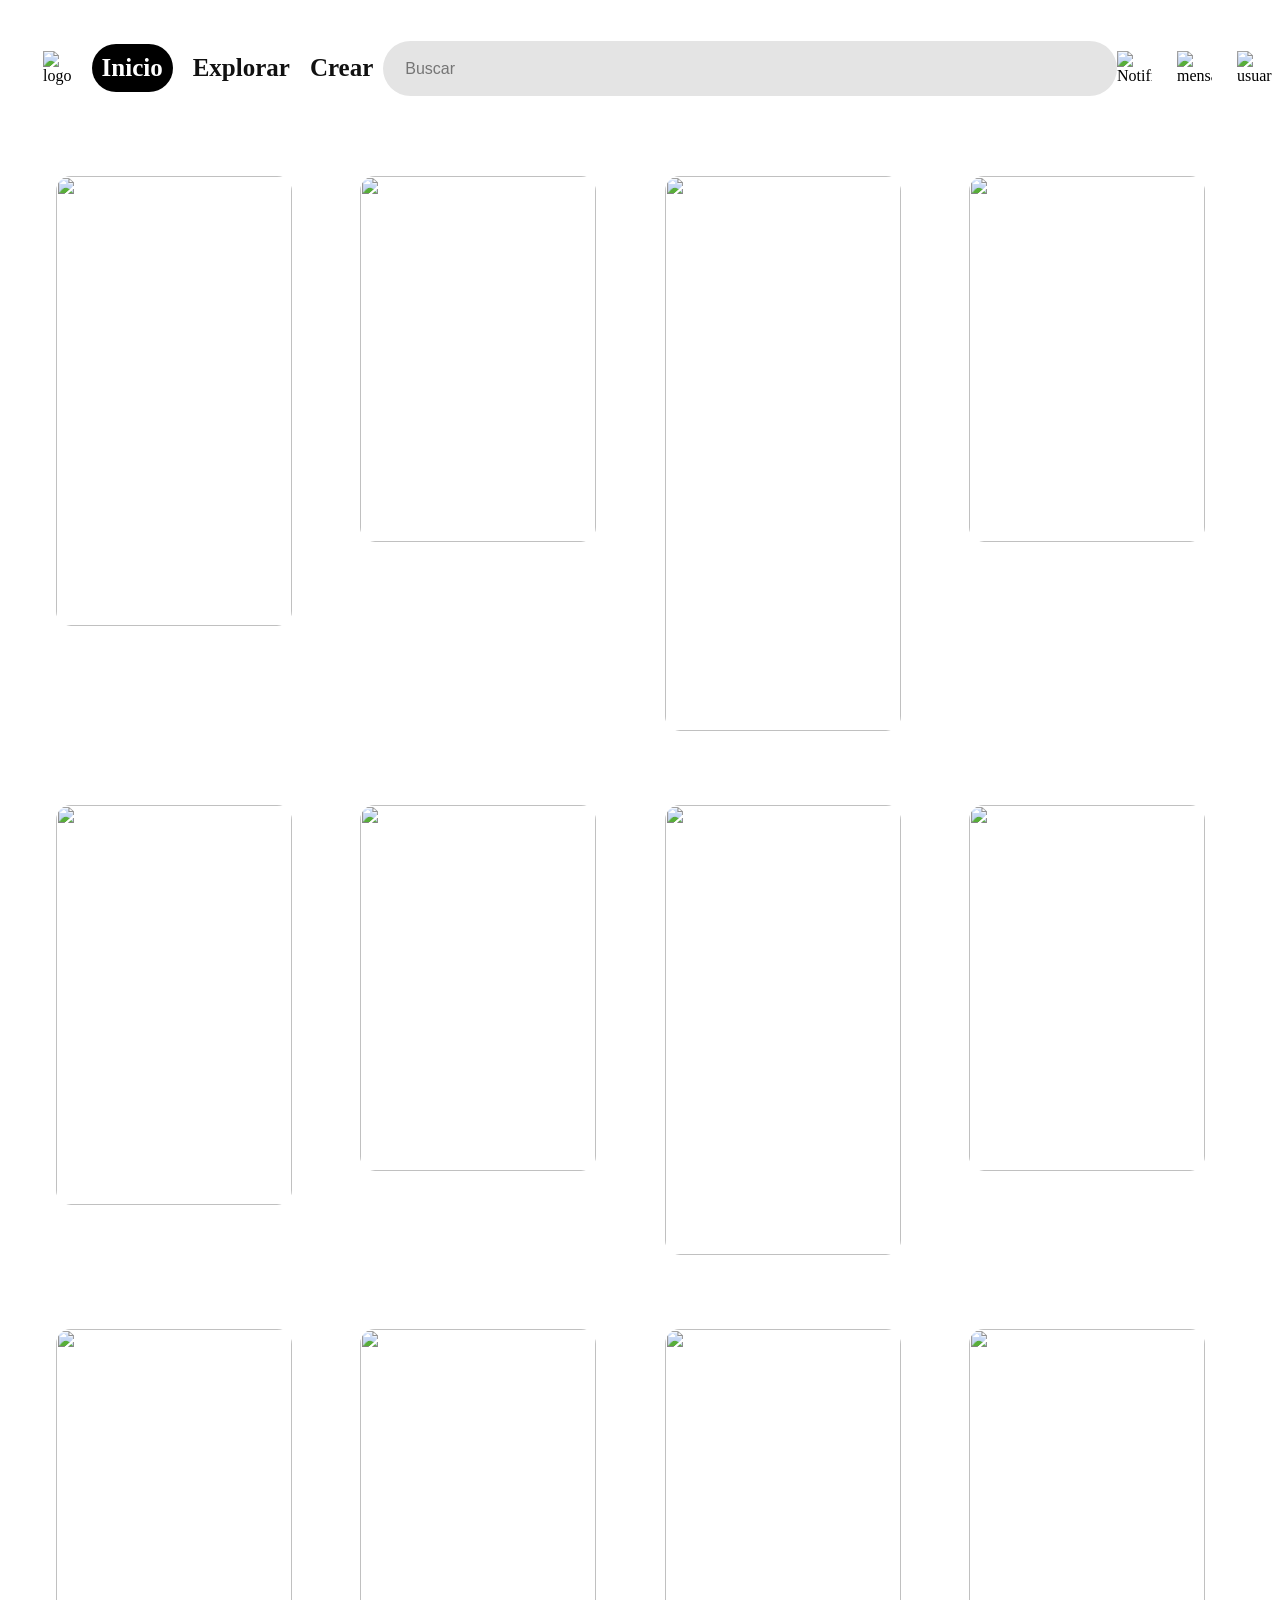
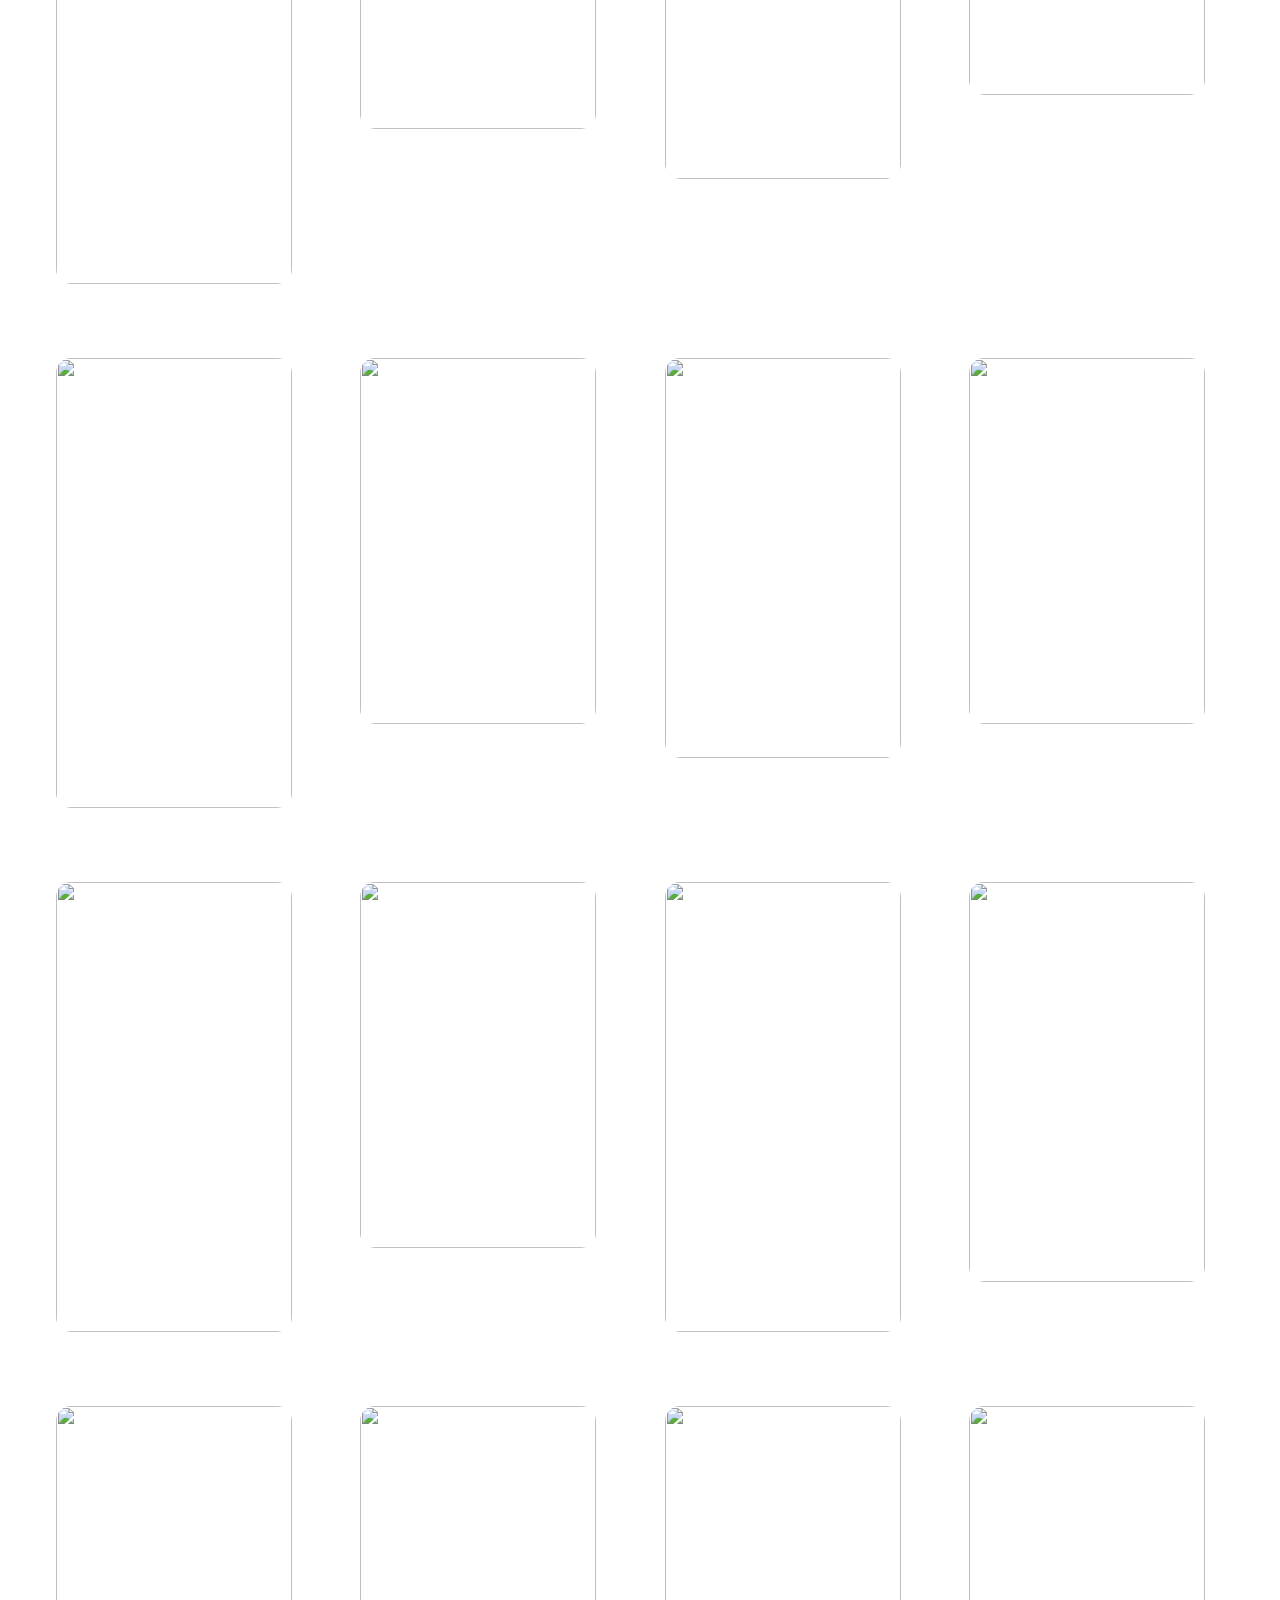
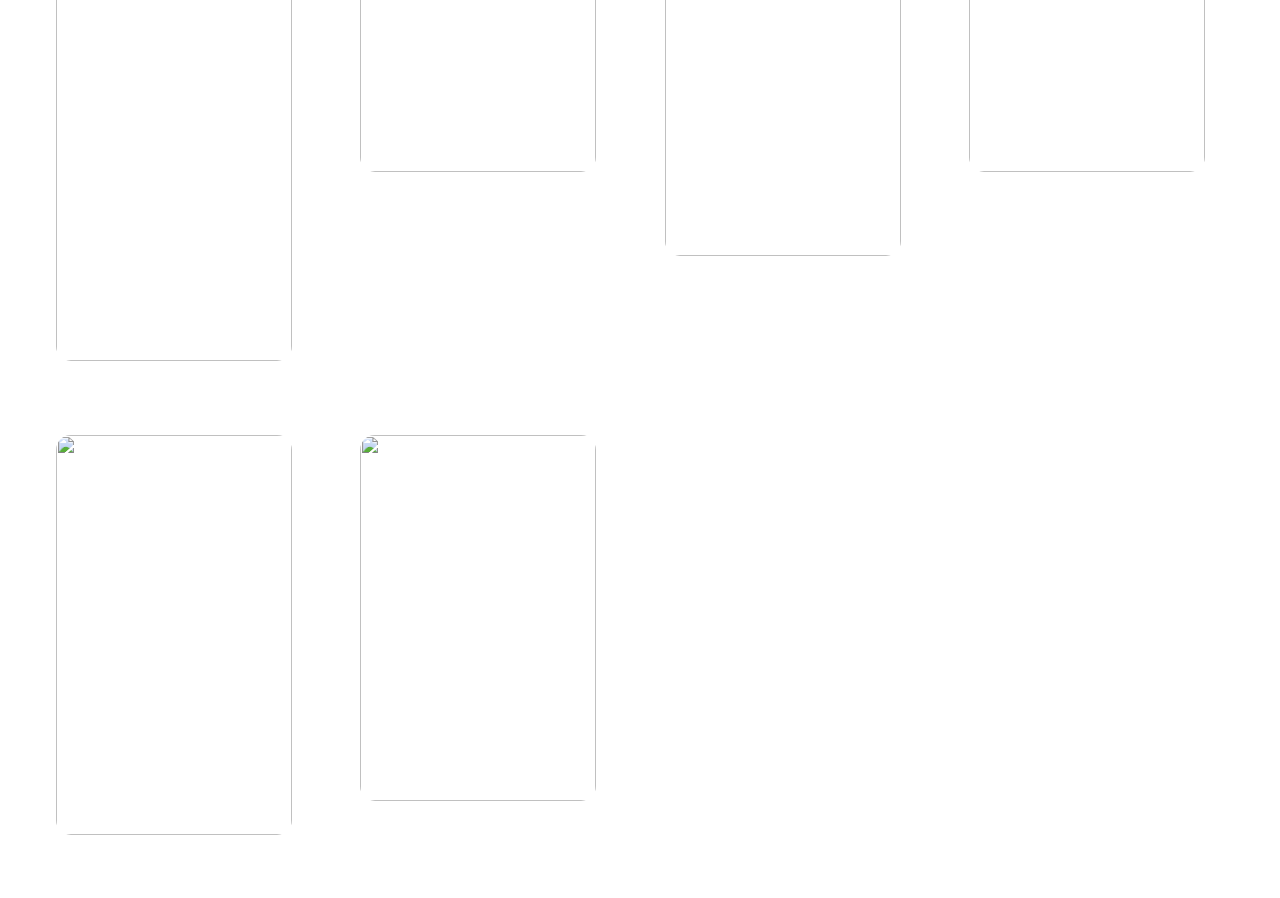
==== index.html @ a0102dc1 "pinterest-clon" ====
<!DOCTYPE html>
<html lang="en">
<head>
    <meta charset="UTF-8">
    <meta name="viewport" content="width=device-width, initial-scale=1.0">
    <link rel="stylesheet" href="style.css">
    <link rel="icon" a href="Imagenes/pinterest.png">
    <title>Piterest</title>
</head>
<body>
   <div class="header">
    <div class="logo">
        <img class="pin" src="Imagenes/pinterest.png" alt="logo">
    </div>
    <div class="links">
    <a class="boton-inicio" href=""><strong>Inicio</strong></a>
    <a class="boton"  href=""><strong>Explorar</strong></a>
    <a class="boton"  href=""><strong>Crear</strong></a>
    </div>
    <div class="serch">
       <input type="Buscar" placeholder="Buscar"> 
    </div>
    <div class="icons">
        <img class="tam" src="Imagenes/notificacion.png" alt="Notificacion">
        <img class="tam" src="Imagenes/comentario.png" alt="mensaje">
        <img class="tam" src="Imagenes/usuario-de-perfil.png" alt="usuario">   
    </div>
   </div>

   <!-- imagenes pinterest -->
   <main> 
    <section class="wrapper-card">
            <div class="card">
              <div>
                <button class="menu-superior">Guardar</button>
              </div>
              <img src="Imagenes/1.jpg" />
              <div class="lowermenu">
                <button><a href="">Link de descarga</a></button>
              </div>
            </div>
            <div class="card">
              <div>
                <button class="menu-superior">Guardar</button>
              </div>
              <img src="Imagenes/2.jpg" />
              <div class="lowermenu">
                <button><a href="">Link de descarga</a></button>
              </div>
            </div>
            <div class="card">
              <div>
                <button class="menu-superior">Guardar</button>
              </div>
              <img src="Imagenes/3.jpg" />
              <div class="lowermenu">
                <button><a href="">Link de descarga</a></button>
              </div>
            </div>
            <div class="card">
              <div>
                <button class="menu-superior">Guardar</button>
              </div>
              <img src="Imagenes/4.jpg" />
              <div class="lowermenu">
                <button><a href="">Link de descarga</a></button>
              </div>
            </div>
            <div class="card">
              <div>
                <button class="menu-superior">Guardar</button>
              </div>
              <img src="Imagenes/5.jpg" />
              <div class="lowermenu">
                <button><a href="">Link de descarga</a></button>
              </div>
            </div>
            <div class="card">
              <div>
                <button class="menu-superior">Guardar</button>
              </div>
              <img src="https://picsum.photos/500?random=3 alt=" />
              <div class="lowermenu">
                <button><a href="Imagenes/6.jpg">Link de descarga</a></button>
              </div>
            </div>
            <div class="card">
              <div>
                <button class="menu-superior">Guardar</button>
              </div>
              <img src="Imagenes/7.jpg" />
              <div class="lowermenu">
                <button><a href="">Link de descarga</a></button>
              </div>
            </div>
            <div class="card">
              <div>
                <button class="menu-superior">Guardar</button>
              </div>
              <img src="https://picsum.photos/500?random=5 alt=" />
              <div class="lowermenu">
                <button><a href="Imagenes/8.jpg">Link de descarga</a></button>
              </div>
            </div>
            <div class="card">
              <div>
                <button class="menu-superior">Guardar</button>
              </div>
              <img src="Imagenes/9.jpg" />
              <div class="lowermenu">
                <button><a href="">Link de descarga</a></button>
              </div>
            </div>
            <div class="card">
              <div>
                <button class="menu-superior">Guardar</button>
              </div>
              <img src="https://picsum.photos/500?random=7 alt=" />
              <div class="lowermenu">
                <button><a href="Imagenes/10.jpg">Link de descarga</a></button>
              </div>
            </div>
            <div class="card">
              <div>
                <button class="menu-superior">Guardar</button>
              </div>
              <img src="Imagenes/11.jpg" />
              <div class="lowermenu">
                <button><a href="">Link de descarga</a></button>
              </div>
            </div>
            <div class="card">
              <div>
                <button class="menu-superior">Guardar</button>
              </div>
              <img src="Imagenes/12.jpg" />
              <div class="lowermenu">
                <button><a href="">Link de descarga</a></button>
              </div>
            </div>
            <div class="card">
              <div>
                <button class="menu-superior">Guardar</button>
              </div>
              <img src="Imagenes/13.jpg" />
              <div class="lowermenu">
                <button><a href="">Link de descarga</a></button>
              </div>
            </div>
            <div class="card">
              <div>
                <button class="menu-superior">Guardar</button>
              </div>
              <img src="Imagenes/14.jpg" />
              <div class="lowermenu">
                <button><a href="">Link de descarga</a></button>
              </div>
            </div>
            <div class="card">
              <div>
                <button class="menu-superior">Guardar</button>
              </div>
              <img src="Imagenes/15.jpg" />
              <div class="lowermenu">
                <button><a href="">Link de descarga</a></button>
              </div>
            </div>
            <div class="card">
              <div>
                <button class="menu-superior">Guardar</button>
              </div>
              <img src="Imagenes/16.jpg" />
              <div class="lowermenu">
                <button><a href="">Link de descarga</a></button>
              </div>
            </div>
            <div class="card">
              <div>
                <button class="menu-superior">Guardar</button>
              </div>
              <img src="Imagenes/17.jpg" />
              <div class="lowermenu">
                <button><a href="">Link de descarga</a></button>
              </div>
            </div>
            <div class="card">
              <div>
                <button class="menu-superior">Guardar</button>
              </div>
              <img src="Imagenes/18.jpg" />
              <div class="lowermenu">
                <button><a href="">Link de descarga</a></button>
              </div>
            </div>
            <div class="card">
              <div>
                <button class="menu-superior">Guardar</button>
              </div>
              <img src="Imagenes/8.jpg" />
              <div class="lowermenu">
                <button><a href="">Link de descarga</a></button>
              </div>
            </div>
            <div class="card">
              <div>
                <button class="menu-superior">Guardar</button>
              </div>
              <img src="Imagenes/20.png" />
              <div class="lowermenu">
                <button><a href="">Link de descarga</a></button>
              </div>
            </div>
            <div class="card">
              <div>
                <button class="menu-superior">Guardar</button>
              </div>
              <img src="Imagenes/21.jpg" />
              <div class="lowermenu">
                <button><a href="">Link de descarga</a></button>
              </div>
            </div>
            <div class="card">
              <div>
                <button class="menu-superior">Guardar</button>
              </div>
              <img src="Imagenes/22.jpg" />
              <div class="lowermenu">
                <button><a href="">Link de descarga</a></button>
              </div>
            </div>
            <div class="card">
                <div>
                  <button class="menu-superior">Guardar</button>
                </div>
                <img src="Imagenes/23.jpg" />
                <div class="lowermenu">
                  <button><a href="">Link de descarga</a></button>
                </div>
              </div>
              <div class="card">
                <div>
                  <button class="menu-superior">Guardar</button>
                </div>
                <img src="Imagenes/24.png" />
                <div class="lowermenu">
                  <button><a href="">Link de descarga</a></button>
                </div>
              </div>
              <div class="card">
                <div>
                  <button class="menu-superior">Guardar</button>
                </div>
                <img src="Imagenes/25.jpg" />
                <div class="lowermenu">
                  <button><a href="">Link de descarga</a></button>
                </div>
              </div>
              
              <div class="card">
                <div>
                  <button class="menu-superior">Guardar</button>
                </div>
                <img src="Imagenes/26.jpg" />
                <div class="lowermenu">
                  <button><a href="">Link de descarga</a></button>
                </div>
                
          </section>
        </main>
   
</body>
</html>
---- style.css ----
/* header */

.pin {
    width: 35px;
}

.header {
    display: flex;
    align-items: center;
    justify-content: space-evenly;
    height: 120px;
    margin-left: 35px;
}

.logo pin{
    font-size: 32px;

}

.links {
   display: flex;
   align-items: center;
   justify-content: center; 
}

.boton  {
    color: #111;
    text-decoration: none;
    margin: 0 10px;
    font-weight: 900;
    letter-spacing: 1;
    font-size: 25px;
    font-weight: lighter;
    

}

.boton-inicio {
    color: #111;
    text-decoration: none;
    margin: 0 10px;
    font-weight: 900;
    letter-spacing: 1;
    border: 5px;
    border-radius: 25px;
    background-color: black;
    color: white;
    font-size: 25px;
    font-weight: lighter;
    margin: 10px;
    padding: 10px;
}

.serch {
    width: 800px;
    height: 55px;
    background: #e4e4e4;
    border-radius: 80px;
    padding:0 20px;
}

.serch input {
    border: none;
    background-color: transparent;
    height: 80%;
    height: 100%;
    outline: none;
    padding: 0, 10px;
    font-size: 16px;
    margin: 0, 10px;

}

svg {
    width: 50px;
}

.tam {
    width: 35px;
    
}

.icons {
   display: flex;
   align-items: center;
   justify-content: center; 
   gap: 25px;
    cursor: pointer; /* volver boton */
}



/* imagenes pinterst */

.wrapper-card {
    padding: 1rem;
    max-width: auto;
    display: grid;
    grid-template-columns: repeat(auto-fit, minmax(236px, 1fr));
    justify-content: center;
    grid-template-rows: masonry;
    gap: 10px;
    margin-right: 25px;
    margin-bottom: 15px;
  }
  
  .card {
    width: 236px;
    height: 450px;
    border-radius: 15px;
    margin: 2rem;
    position: relative;
  }
  
  .card img {
    border-radius: inherit;
    width: 100%;
    height: 100%;
    object-fit: cover;
  }
  
  .card::before {
    content: '';
    position: absolute;
    top: 0px;
    right: 0px;
    bottom: 0px;
    left: 0px;
    border-radius: inherit;
    background-color: rgba(0, 0, 0, 0);
    transition: background-color 0.3s ease-out;
  }
  
  .card:hover::before {
    background-color: rgba(0, 0, 0, 0.25);
  }
  
  .card:hover button {
    display: inline-flex;
  }
  
  .card:hover .lowermenu {
    display: flex;
  }
  
  .card:nth-child(3n) {
    height: 555px;
  }
  
  .card:nth-child(2n + 2) {
    height: 366px;
  }
  
  .card:nth-child(5n) {
    height: 400px;
  }
  
 
  .menu-superior {
    position: absolute;
    color: white;
    background-color: red;
    padding: 10px;
    border-radius: 25px;
    top: 15px;
    right: 10px;
    border-style: none;
    display: none;
  }
  
  
  
  .lowermenu {
    position: absolute;
    display: flex;
    flex-direction: row;
    justify-content: space-between;
    align-content: flex-end;
    width: 100%;
    bottom: 10px;
    border-style: none;
    text-decoration: none;
    align-items: center;
    padding-left: 5%;
    padding-right: 5%;
    display: none;
  }
  
  
  .lowermenu button {
    padding: 10px;
    background-color: rgb(105, 97, 97);
    text-decoration: none;
    border-radius: 15px;
    border-style: none;
  }
  
  .lowermenu button a {
    text-decoration: none;
    border-style: none;
    color: white;
  }
  
  @media only screen and (max-width: 800px) {
    nav {
      display: none;
    }
  }
  



/* media query (adapta las imagenes de acuerdo al tamaño de la mantalla o espacio en el que tengan para acomodarse con max-withd 100 %)*/
@media only screen and (max-width: 800px) {
    nav {
      display: none;
    }
  }
  

@media (max-width: 1100px) { /* Se adapta al 100% dependiendo la pantalla */ /* y pasa de mostrar en 4 columnas a mostrar en 3 */
    .contenedor .card-image .header {
        width: 100%;

    }

@media (max-width:800px){
    .header {
        width: 100%;
    }
    
}    
    .contenedor {
        width: calc(100%-50px);
        columns: 3;
    }
}

@media (max-width: 800px) { 
    .contenedor {
        columns: 2;
    }
}
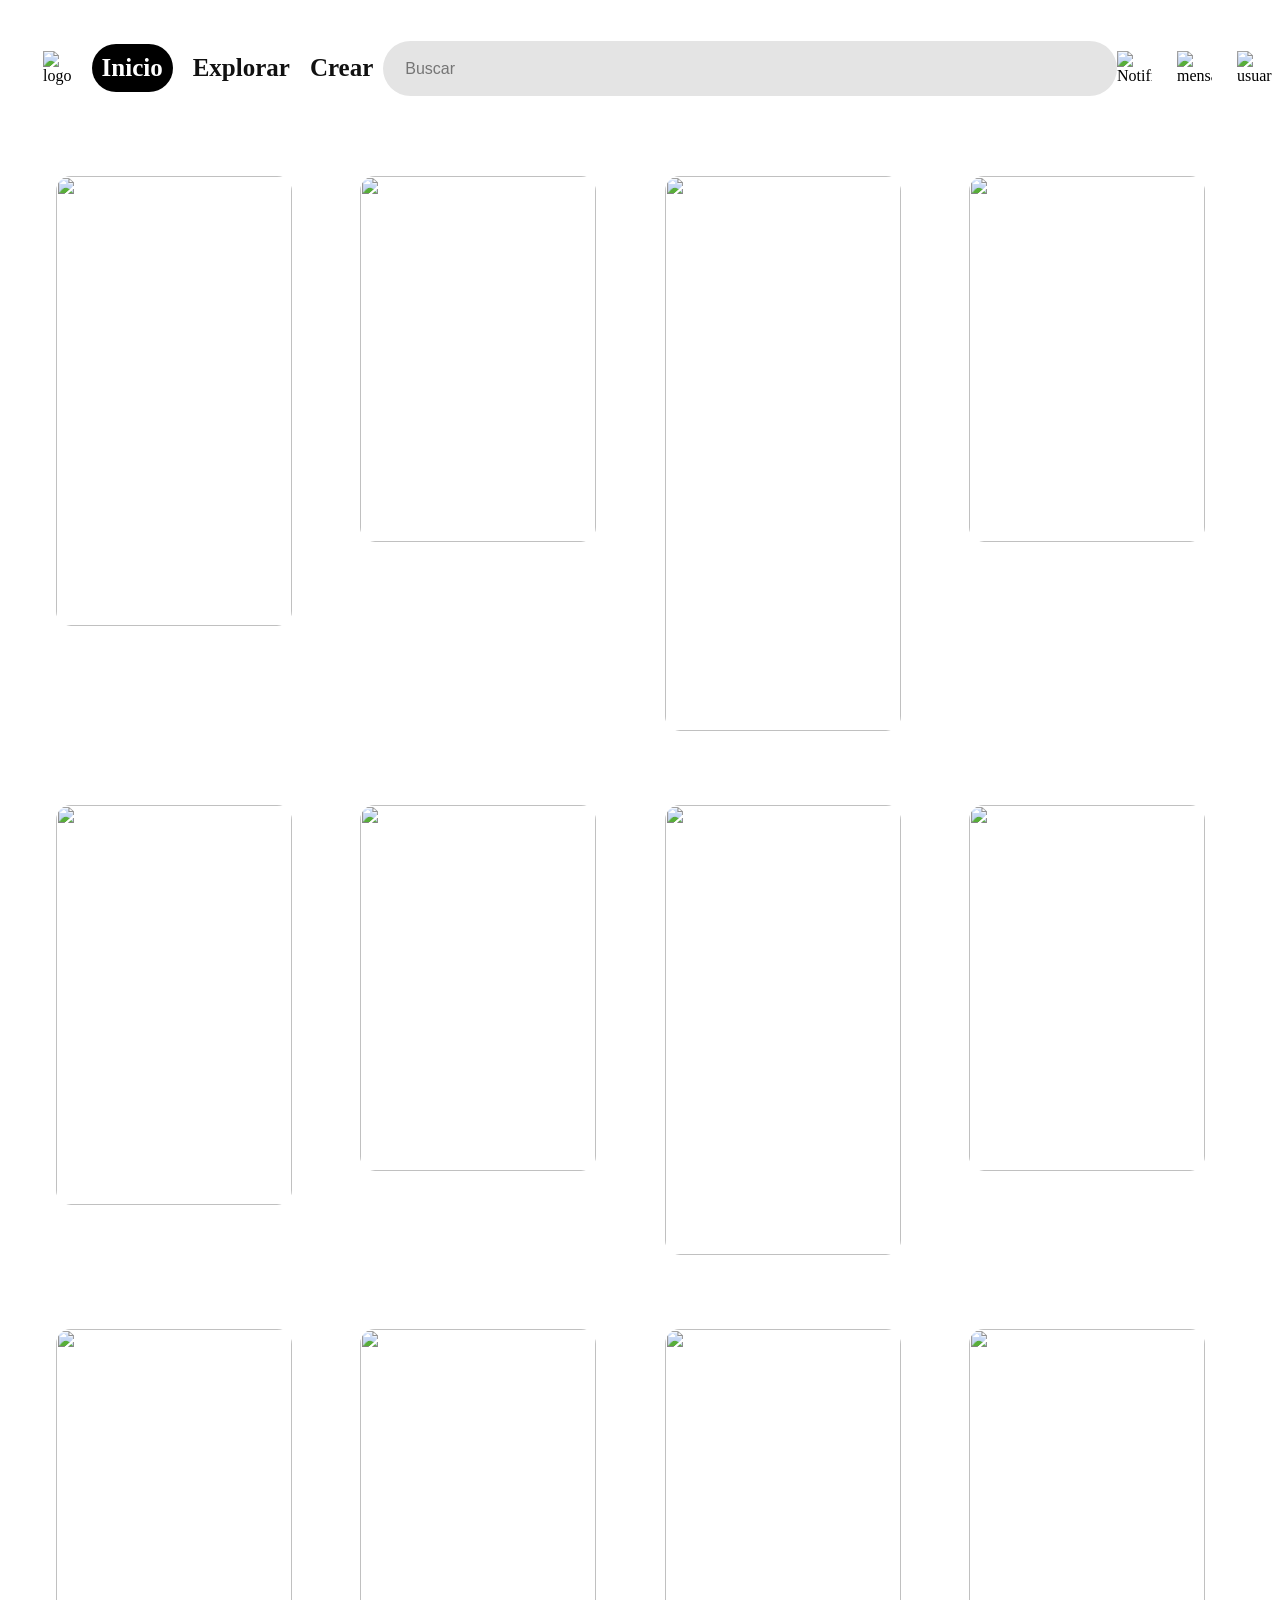
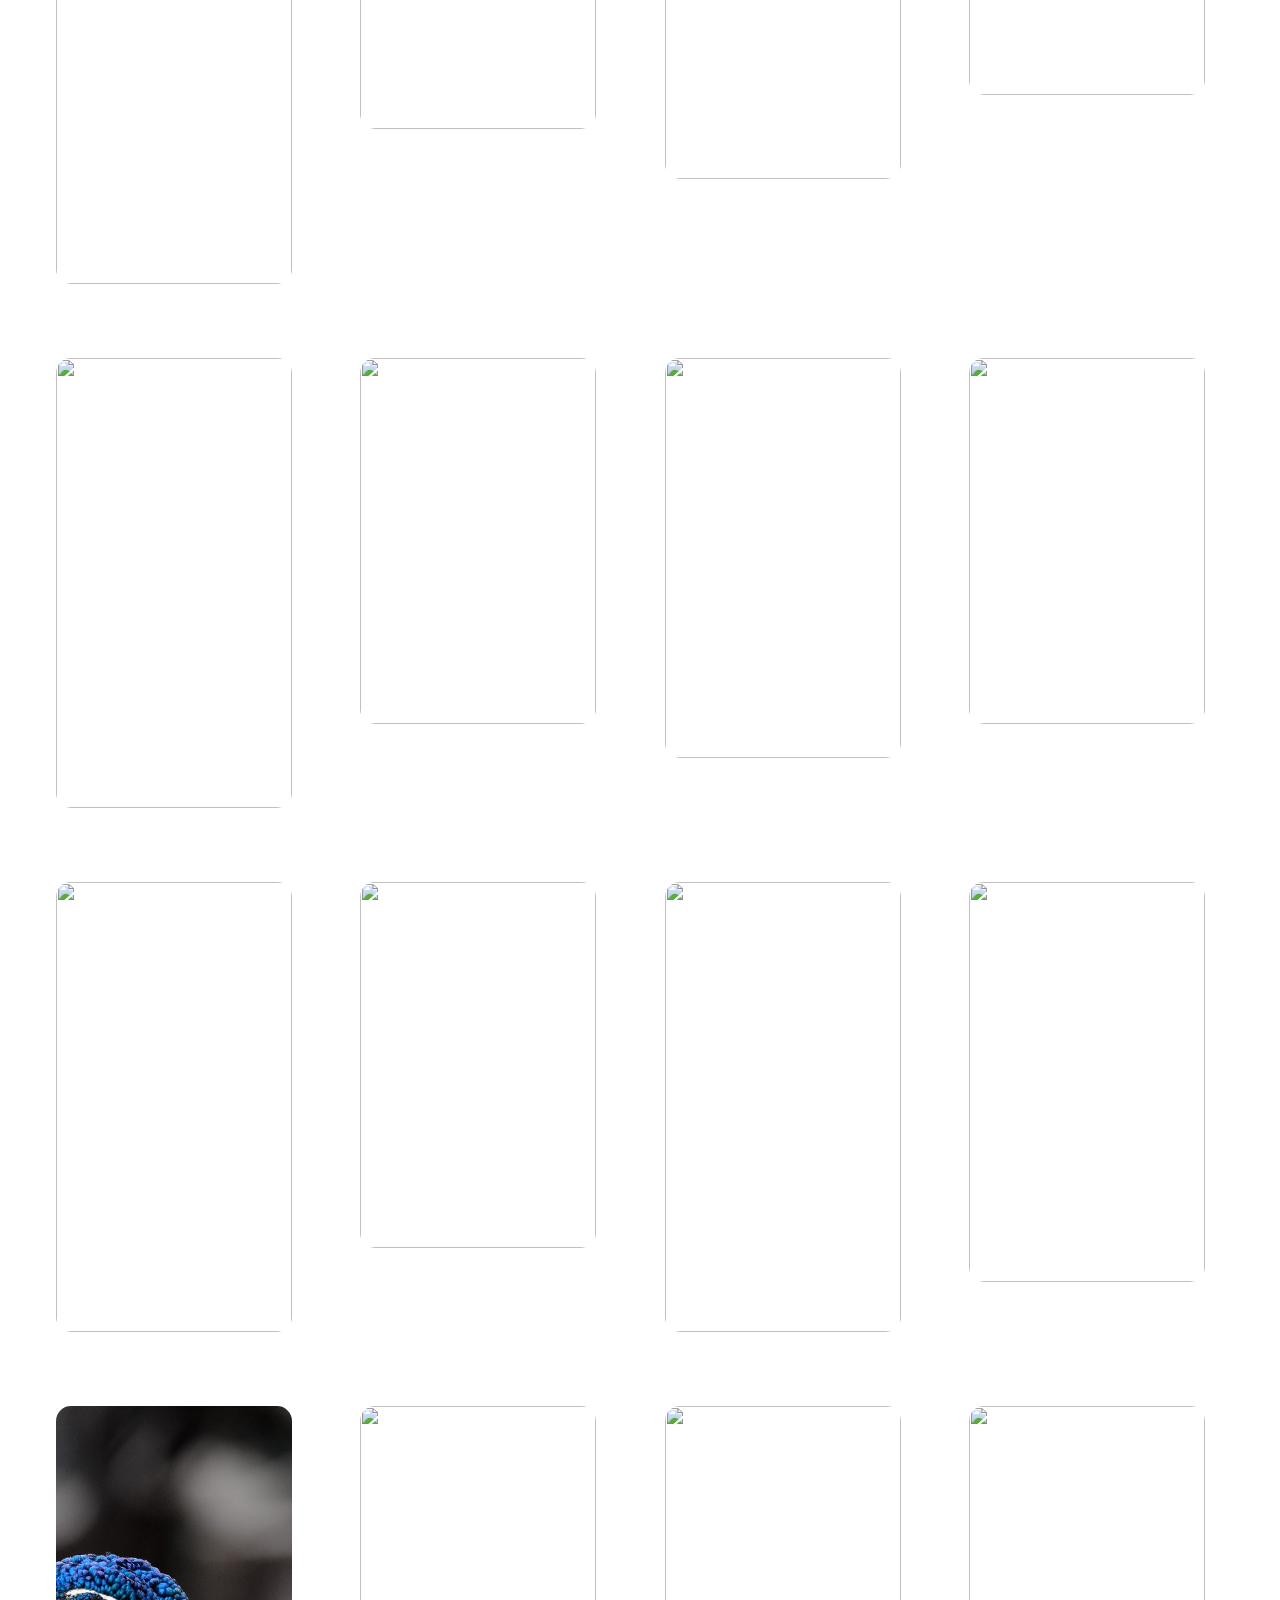
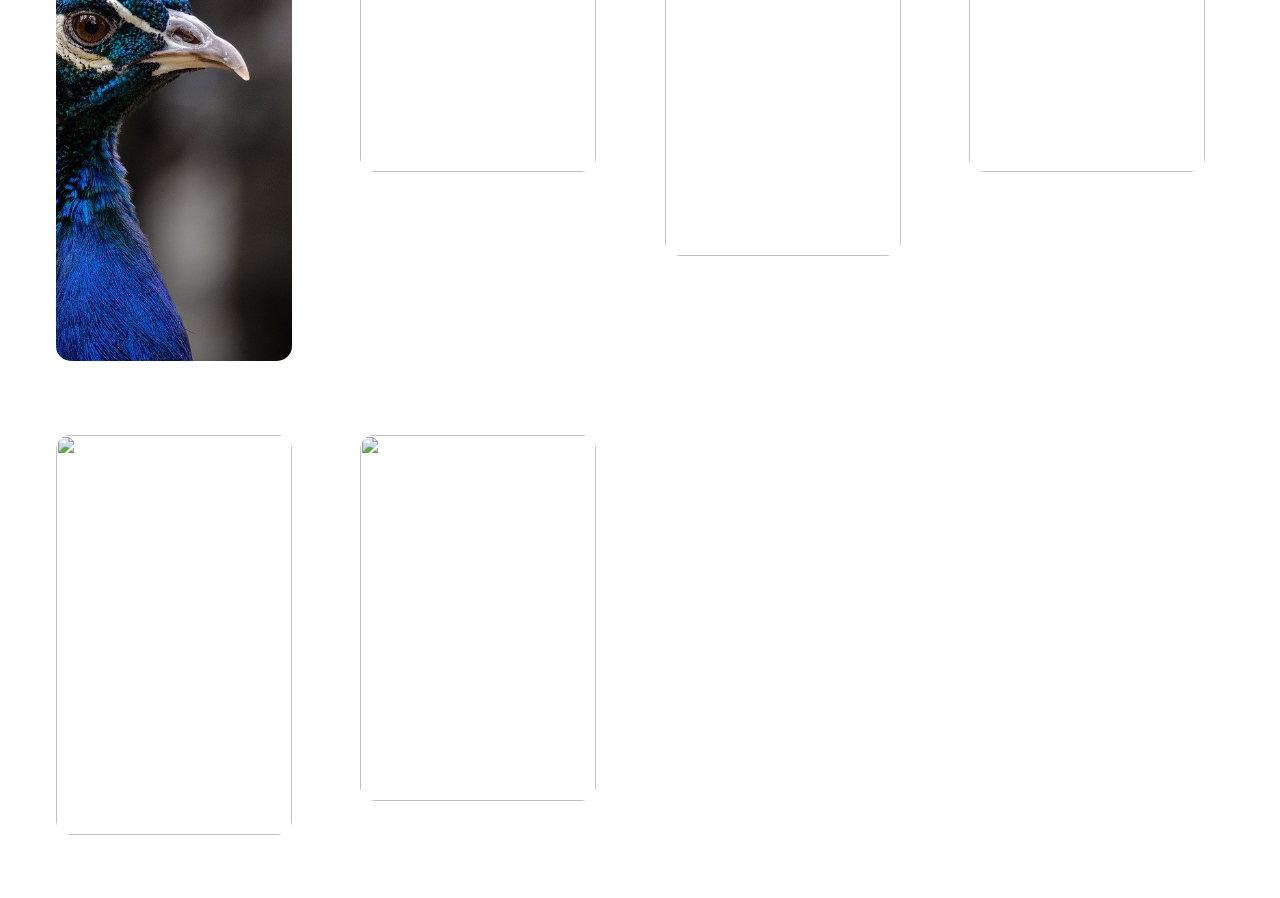
==== commit 4d35ba35: "mi-con-pinterest" ====
--- a/index.html
+++ b/index.html
@@ -4,13 +4,13 @@
     <meta charset="UTF-8">
     <meta name="viewport" content="width=device-width, initial-scale=1.0">
     <link rel="stylesheet" href="style.css">
-    <link rel="icon" a href="Imagenes/pinterest.png">
+    <link rel="icon" a href="./Imagenes/pinterest.png">
     <title>Piterest</title>
 </head>
 <body>
    <div class="header">
     <div class="logo">
-        <img class="pin" src="Imagenes/pinterest.png" alt="logo">
+        <img class="pin" src="./Imagenes/pinterest.png" alt="logo">
     </div>
     <div class="links">
     <a class="boton-inicio" href=""><strong>Inicio</strong></a>
@@ -21,9 +21,9 @@
        <input type="Buscar" placeholder="Buscar"> 
     </div>
     <div class="icons">
-        <img class="tam" src="Imagenes/notificacion.png" alt="Notificacion">
-        <img class="tam" src="Imagenes/comentario.png" alt="mensaje">
-        <img class="tam" src="Imagenes/usuario-de-perfil.png" alt="usuario">   
+        <img class="tam" src="./Imagenes/notificacion.png" alt="Notificacion">
+        <img class="tam" src="./Imagenes/comentario.png" alt="mensaje">
+        <img class="tam" src="./Imagenes/usuario-de-perfil.png" alt="usuario">   
     </div>
    </div>
 
@@ -34,43 +34,43 @@
               <div>
                 <button class="menu-superior">Guardar</button>
               </div>
-              <img src="Imagenes/1.jpg" />
-              <div class="lowermenu">
-                <button><a href="">Link de descarga</a></button>
-              </div>
-            </div>
-            <div class="card">
-              <div>
-                <button class="menu-superior">Guardar</button>
-              </div>
-              <img src="Imagenes/2.jpg" />
-              <div class="lowermenu">
-                <button><a href="">Link de descarga</a></button>
-              </div>
-            </div>
-            <div class="card">
-              <div>
-                <button class="menu-superior">Guardar</button>
-              </div>
-              <img src="Imagenes/3.jpg" />
-              <div class="lowermenu">
-                <button><a href="">Link de descarga</a></button>
-              </div>
-            </div>
-            <div class="card">
-              <div>
-                <button class="menu-superior">Guardar</button>
-              </div>
-              <img src="Imagenes/4.jpg" />
-              <div class="lowermenu">
-                <button><a href="">Link de descarga</a></button>
-              </div>
-            </div>
-            <div class="card">
-              <div>
-                <button class="menu-superior">Guardar</button>
-              </div>
-              <img src="Imagenes/5.jpg" />
+              <img src="./Imagenes/1.jpg" />
+              <div class="lowermenu">
+                <button><a href="">Link de descarga</a></button>
+              </div>
+            </div>
+            <div class="card">
+              <div>
+                <button class="menu-superior">Guardar</button>
+              </div>
+              <img src="./Imagenes/2.jpg" />
+              <div class="lowermenu">
+                <button><a href="">Link de descarga</a></button>
+              </div>
+            </div>
+            <div class="card">
+              <div>
+                <button class="menu-superior">Guardar</button>
+              </div>
+              <img src="./Imagenes/3.jpg" />
+              <div class="lowermenu">
+                <button><a href="">Link de descarga</a></button>
+              </div>
+            </div>
+            <div class="card">
+              <div>
+                <button class="menu-superior">Guardar</button>
+              </div>
+              <img src="./Imagenes/4.jpg" />
+              <div class="lowermenu">
+                <button><a href="">Link de descarga</a></button>
+              </div>
+            </div>
+            <div class="card">
+              <div>
+                <button class="menu-superior">Guardar</button>
+              </div>
+              <img src="./Imagenes/5.jpg" />
               <div class="lowermenu">
                 <button><a href="">Link de descarga</a></button>
               </div>
@@ -81,14 +81,14 @@
               </div>
               <img src="https://picsum.photos/500?random=3 alt=" />
               <div class="lowermenu">
-                <button><a href="Imagenes/6.jpg">Link de descarga</a></button>
-              </div>
-            </div>
-            <div class="card">
-              <div>
-                <button class="menu-superior">Guardar</button>
-              </div>
-              <img src="Imagenes/7.jpg" />
+                <button><a href="./Imagenes/6.jpg">Link de descarga</a></button>
+              </div>
+            </div>
+            <div class="card">
+              <div>
+                <button class="menu-superior">Guardar</button>
+              </div>
+              <img src="./Imagenes/7.jpg" />
               <div class="lowermenu">
                 <button><a href="">Link de descarga</a></button>
               </div>
@@ -99,14 +99,14 @@
               </div>
               <img src="https://picsum.photos/500?random=5 alt=" />
               <div class="lowermenu">
-                <button><a href="Imagenes/8.jpg">Link de descarga</a></button>
-              </div>
-            </div>
-            <div class="card">
-              <div>
-                <button class="menu-superior">Guardar</button>
-              </div>
-              <img src="Imagenes/9.jpg" />
+                <button><a href="./Imagenes/8.jpg">Link de descarga</a></button>
+              </div>
+            </div>
+            <div class="card">
+              <div>
+                <button class="menu-superior">Guardar</button>
+              </div>
+              <img src="./Imagenes/9.jpg" />
               <div class="lowermenu">
                 <button><a href="">Link de descarga</a></button>
               </div>
@@ -117,122 +117,122 @@
               </div>
               <img src="https://picsum.photos/500?random=7 alt=" />
               <div class="lowermenu">
-                <button><a href="Imagenes/10.jpg">Link de descarga</a></button>
-              </div>
-            </div>
-            <div class="card">
-              <div>
-                <button class="menu-superior">Guardar</button>
-              </div>
-              <img src="Imagenes/11.jpg" />
-              <div class="lowermenu">
-                <button><a href="">Link de descarga</a></button>
-              </div>
-            </div>
-            <div class="card">
-              <div>
-                <button class="menu-superior">Guardar</button>
-              </div>
-              <img src="Imagenes/12.jpg" />
-              <div class="lowermenu">
-                <button><a href="">Link de descarga</a></button>
-              </div>
-            </div>
-            <div class="card">
-              <div>
-                <button class="menu-superior">Guardar</button>
-              </div>
-              <img src="Imagenes/13.jpg" />
-              <div class="lowermenu">
-                <button><a href="">Link de descarga</a></button>
-              </div>
-            </div>
-            <div class="card">
-              <div>
-                <button class="menu-superior">Guardar</button>
-              </div>
-              <img src="Imagenes/14.jpg" />
-              <div class="lowermenu">
-                <button><a href="">Link de descarga</a></button>
-              </div>
-            </div>
-            <div class="card">
-              <div>
-                <button class="menu-superior">Guardar</button>
-              </div>
-              <img src="Imagenes/15.jpg" />
-              <div class="lowermenu">
-                <button><a href="">Link de descarga</a></button>
-              </div>
-            </div>
-            <div class="card">
-              <div>
-                <button class="menu-superior">Guardar</button>
-              </div>
-              <img src="Imagenes/16.jpg" />
-              <div class="lowermenu">
-                <button><a href="">Link de descarga</a></button>
-              </div>
-            </div>
-            <div class="card">
-              <div>
-                <button class="menu-superior">Guardar</button>
-              </div>
-              <img src="Imagenes/17.jpg" />
-              <div class="lowermenu">
-                <button><a href="">Link de descarga</a></button>
-              </div>
-            </div>
-            <div class="card">
-              <div>
-                <button class="menu-superior">Guardar</button>
-              </div>
-              <img src="Imagenes/18.jpg" />
-              <div class="lowermenu">
-                <button><a href="">Link de descarga</a></button>
-              </div>
-            </div>
-            <div class="card">
-              <div>
-                <button class="menu-superior">Guardar</button>
-              </div>
-              <img src="Imagenes/8.jpg" />
-              <div class="lowermenu">
-                <button><a href="">Link de descarga</a></button>
-              </div>
-            </div>
-            <div class="card">
-              <div>
-                <button class="menu-superior">Guardar</button>
-              </div>
-              <img src="Imagenes/20.png" />
-              <div class="lowermenu">
-                <button><a href="">Link de descarga</a></button>
-              </div>
-            </div>
-            <div class="card">
-              <div>
-                <button class="menu-superior">Guardar</button>
-              </div>
-              <img src="Imagenes/21.jpg" />
-              <div class="lowermenu">
-                <button><a href="">Link de descarga</a></button>
-              </div>
-            </div>
-            <div class="card">
-              <div>
-                <button class="menu-superior">Guardar</button>
-              </div>
-              <img src="Imagenes/22.jpg" />
-              <div class="lowermenu">
-                <button><a href="">Link de descarga</a></button>
-              </div>
-            </div>
-            <div class="card">
-                <div>
-                  <button class="menu-superior">Guardar</button>
-                </div>
-                <img src="Imagenes/23.jpg" />
+                <button><a href="./Imagenes/10.jpg">Link de descarga</a></button>
+              </div>
+            </div>
+            <div class="card">
+              <div>
+                <button class="menu-superior">Guardar</button>
+              </div>
+              <img src="./Imagenes/11.jpg" />
+              <div class="lowermenu">
+                <button><a href="">Link de descarga</a></button>
+              </div>
+            </div>
+            <div class="card">
+              <div>
+                <button class="menu-superior">Guardar</button>
+              </div>
+              <img src="./Imagenes/12.jpg" />
+              <div class="lowermenu">
+                <button><a href="">Link de descarga</a></button>
+              </div>
+            </div>
+            <div class="card">
+              <div>
+                <button class="menu-superior">Guardar</button>
+              </div>
+              <img src="./Imagenes/13.jpg" />
+              <div class="lowermenu">
+                <button><a href="">Link de descarga</a></button>
+              </div>
+            </div>
+            <div class="card">
+              <div>
+                <button class="menu-superior">Guardar</button>
+              </div>
+              <img src="./Imagenes/14.jpg" />
+              <div class="lowermenu">
+                <button><a href="">Link de descarga</a></button>
+              </div>
+            </div>
+            <div class="card">
+              <div>
+                <button class="menu-superior">Guardar</button>
+              </div>
+              <img src="./Imagenes/15.jpg" />
+              <div class="lowermenu">
+                <button><a href="">Link de descarga</a></button>
+              </div>
+            </div>
+            <div class="card">
+              <div>
+                <button class="menu-superior">Guardar</button>
+              </div>
+              <img src="./Imagenes/16.jpg" />
+              <div class="lowermenu">
+                <button><a href="">Link de descarga</a></button>
+              </div>
+            </div>
+            <div class="card">
+              <div>
+                <button class="menu-superior">Guardar</button>
+              </div>
+              <img src="./Imagenes/17.jpg" />
+              <div class="lowermenu">
+                <button><a href="">Link de descarga</a></button>
+              </div>
+            </div>
+            <div class="card">
+              <div>
+                <button class="menu-superior">Guardar</button>
+              </div>
+              <img src="./Imagenes/18.jpg" />
+              <div class="lowermenu">
+                <button><a href="">Link de descarga</a></button>
+              </div>
+            </div>
+            <div class="card">
+              <div>
+                <button class="menu-superior">Guardar</button>
+              </div>
+              <img src="./Imagenes/8.jpg" />
+              <div class="lowermenu">
+                <button><a href="">Link de descarga</a></button>
+              </div>
+            </div>
+            <div class="card">
+              <div>
+                <button class="menu-superior">Guardar</button>
+              </div>
+              <img src="./Imagenes/20.png" />
+              <div class="lowermenu">
+                <button><a href="">Link de descarga</a></button>
+              </div>
+            </div>
+            <div class="card">
+              <div>
+                <button class="menu-superior">Guardar</button>
+              </div>
+              <img src="./imagenes/21.jpg" />
+              <div class="lowermenu">
+                <button><a href="">Link de descarga</a></button>
+              </div>
+            </div>
+            <div class="card">
+              <div>
+                <button class="menu-superior">Guardar</button>
+              </div>
+              <img src="./Imagenes/22.jpg" />
+              <div class="lowermenu">
+                <button><a href="">Link de descarga</a></button>
+              </div>
+            </div>
+            <div class="card">
+                <div>
+                  <button class="menu-superior">Guardar</button>
+                </div>
+                <img src="./Imagenes/23.jpg" />
                 <div class="lowermenu">
                   <button><a href="">Link de descarga</a></button>
                 </div>
@@ -241,7 +241,7 @@
                 <div>
                   <button class="menu-superior">Guardar</button>
                 </div>
-                <img src="Imagenes/24.png" />
+                <img src="./Imagenes/24.png" />
                 <div class="lowermenu">
                   <button><a href="">Link de descarga</a></button>
                 </div>
@@ -250,7 +250,7 @@
                 <div>
                   <button class="menu-superior">Guardar</button>
                 </div>
-                <img src="Imagenes/25.jpg" />
+                <img src="./Imagenes/25.jpg" />
                 <div class="lowermenu">
                   <button><a href="">Link de descarga</a></button>
                 </div>
@@ -260,7 +260,7 @@
                 <div>
                   <button class="menu-superior">Guardar</button>
                 </div>
-                <img src="Imagenes/26.jpg" />
+                <img src="./Imagenes/26.jpg" />
                 <div class="lowermenu">
                   <button><a href="">Link de descarga</a></button>
                 </div>
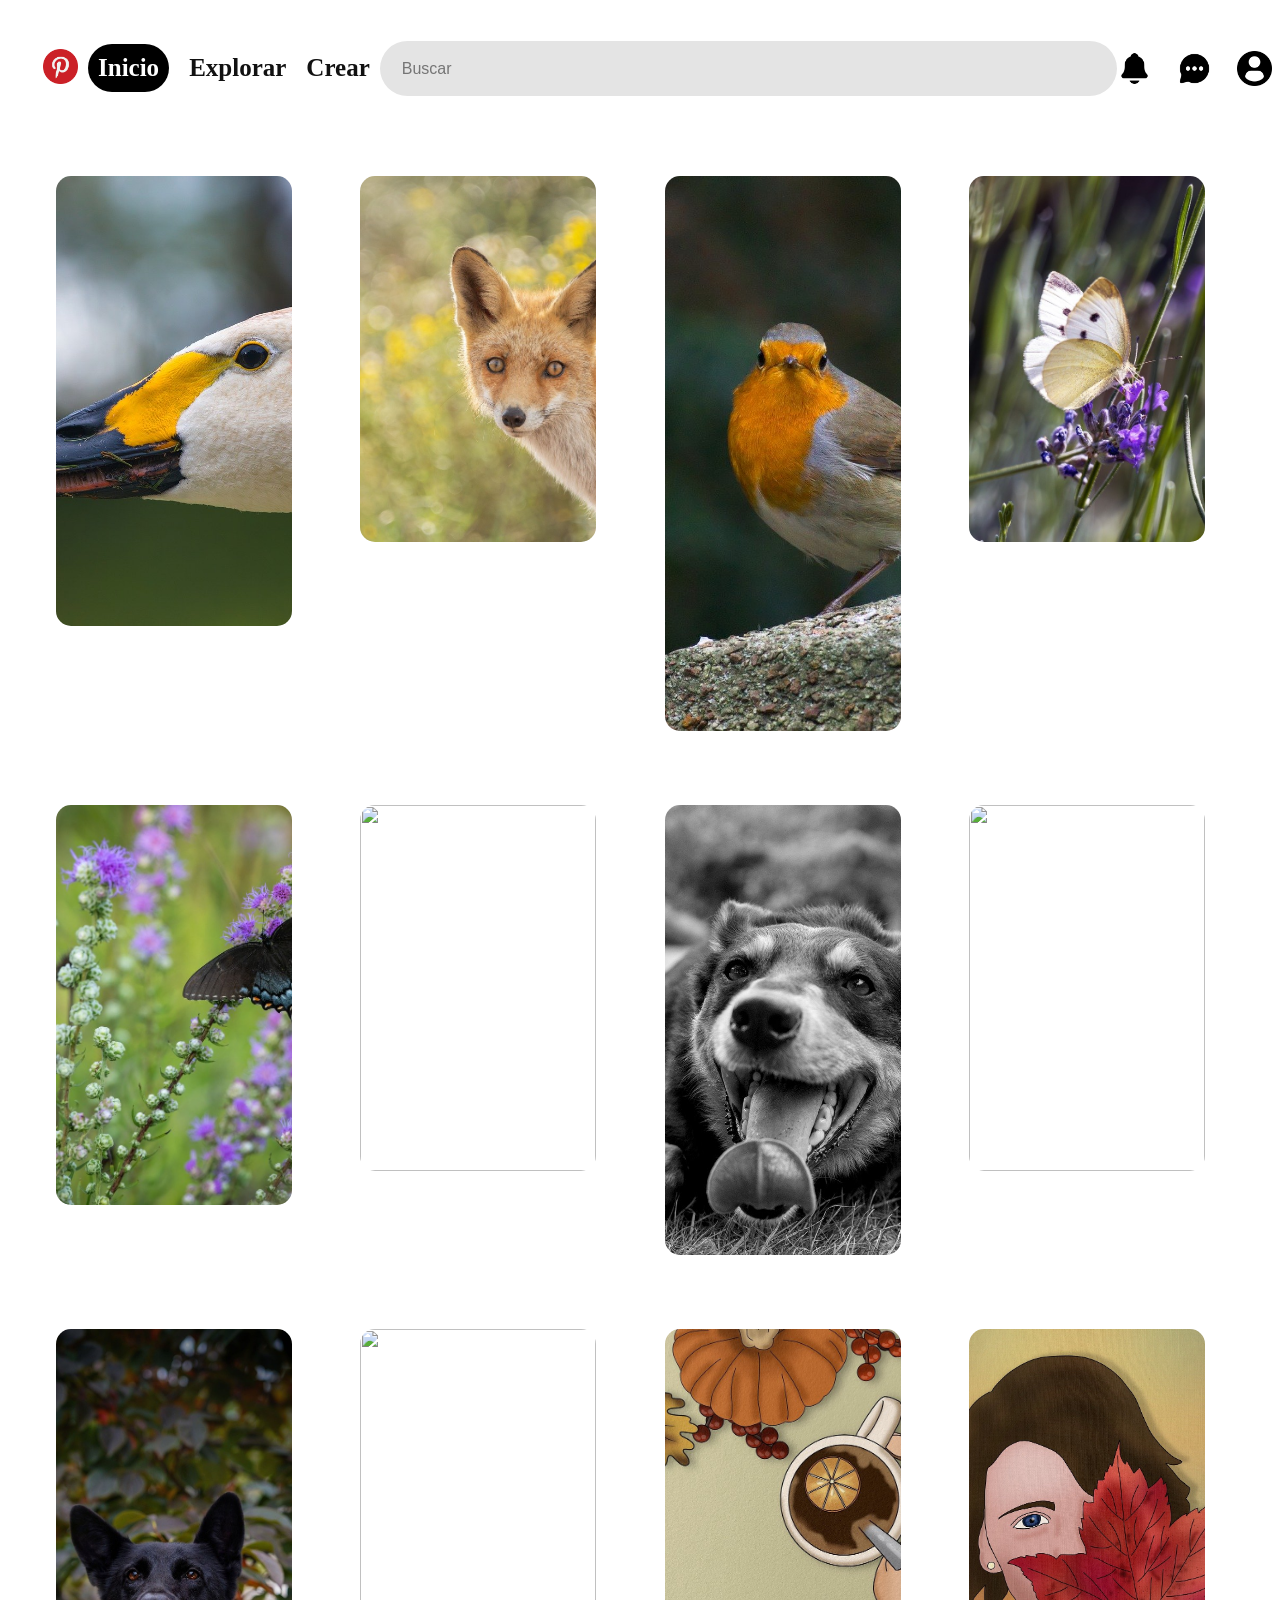
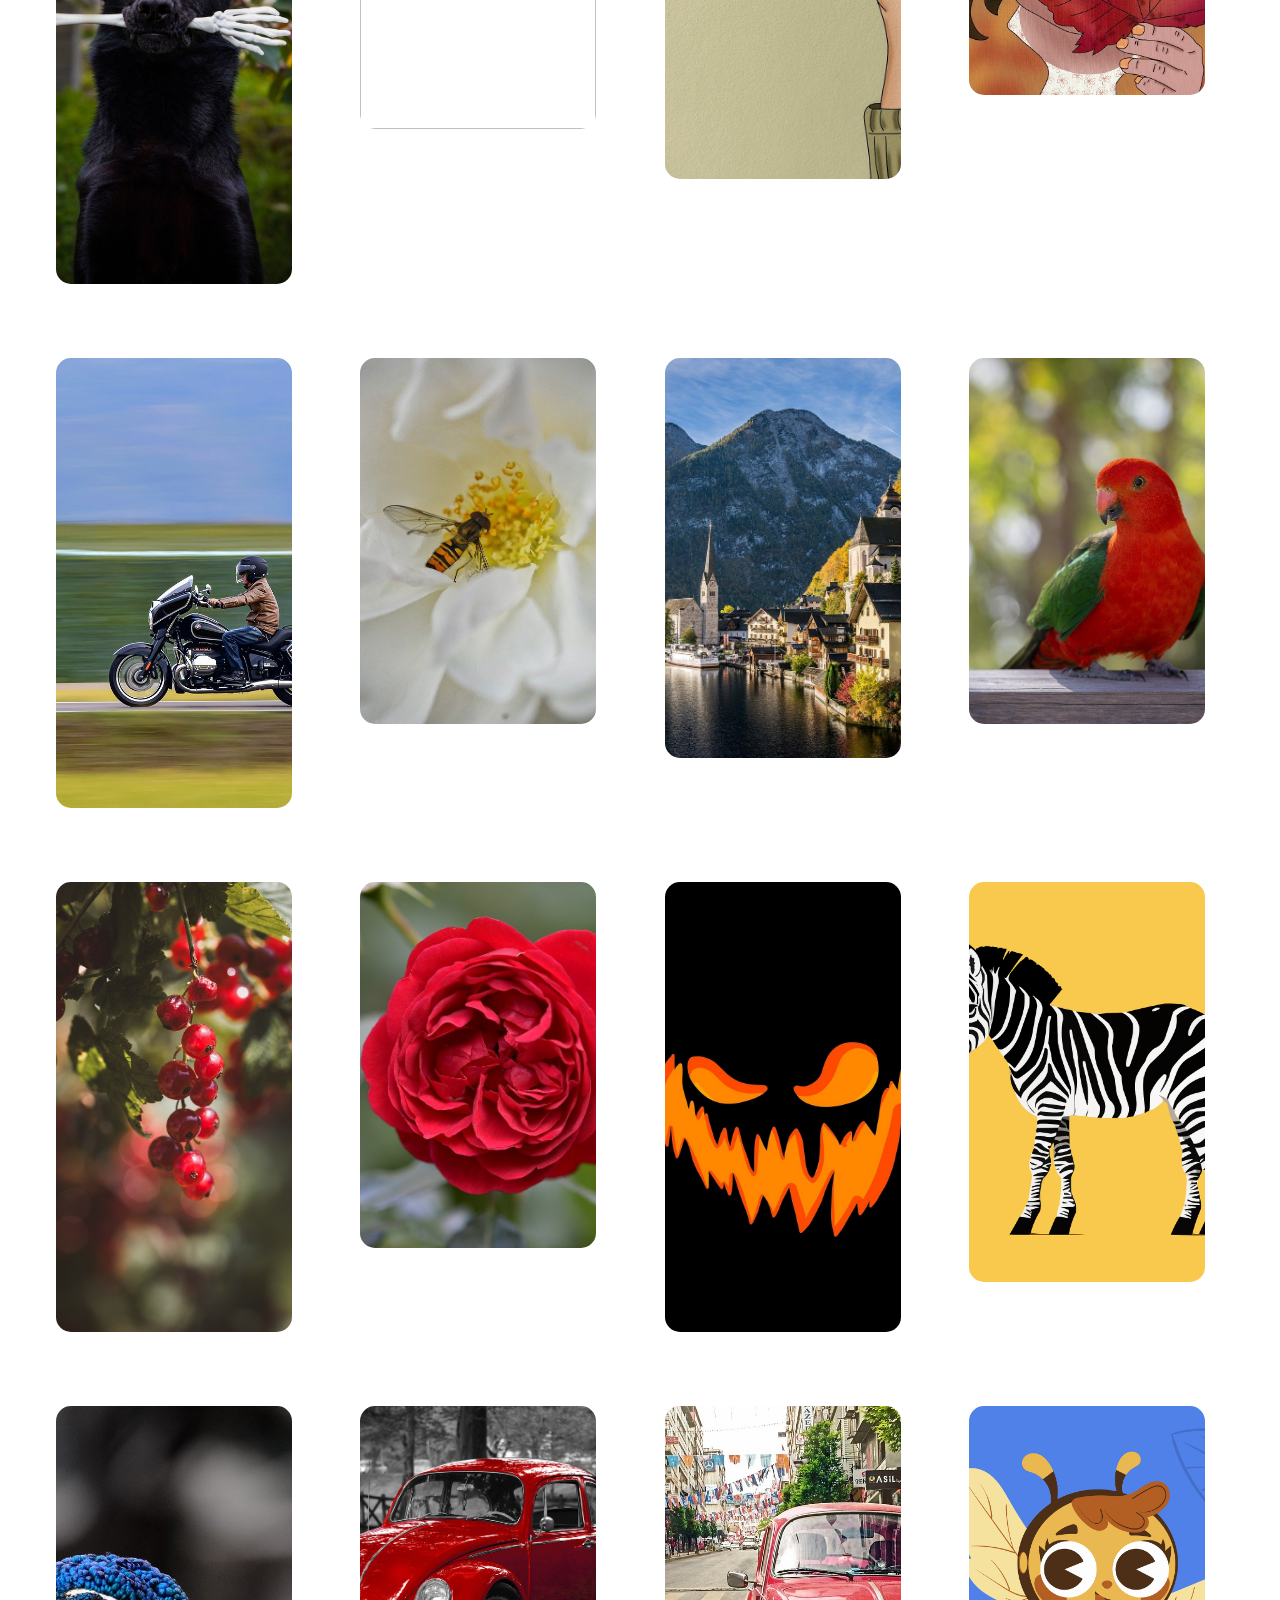
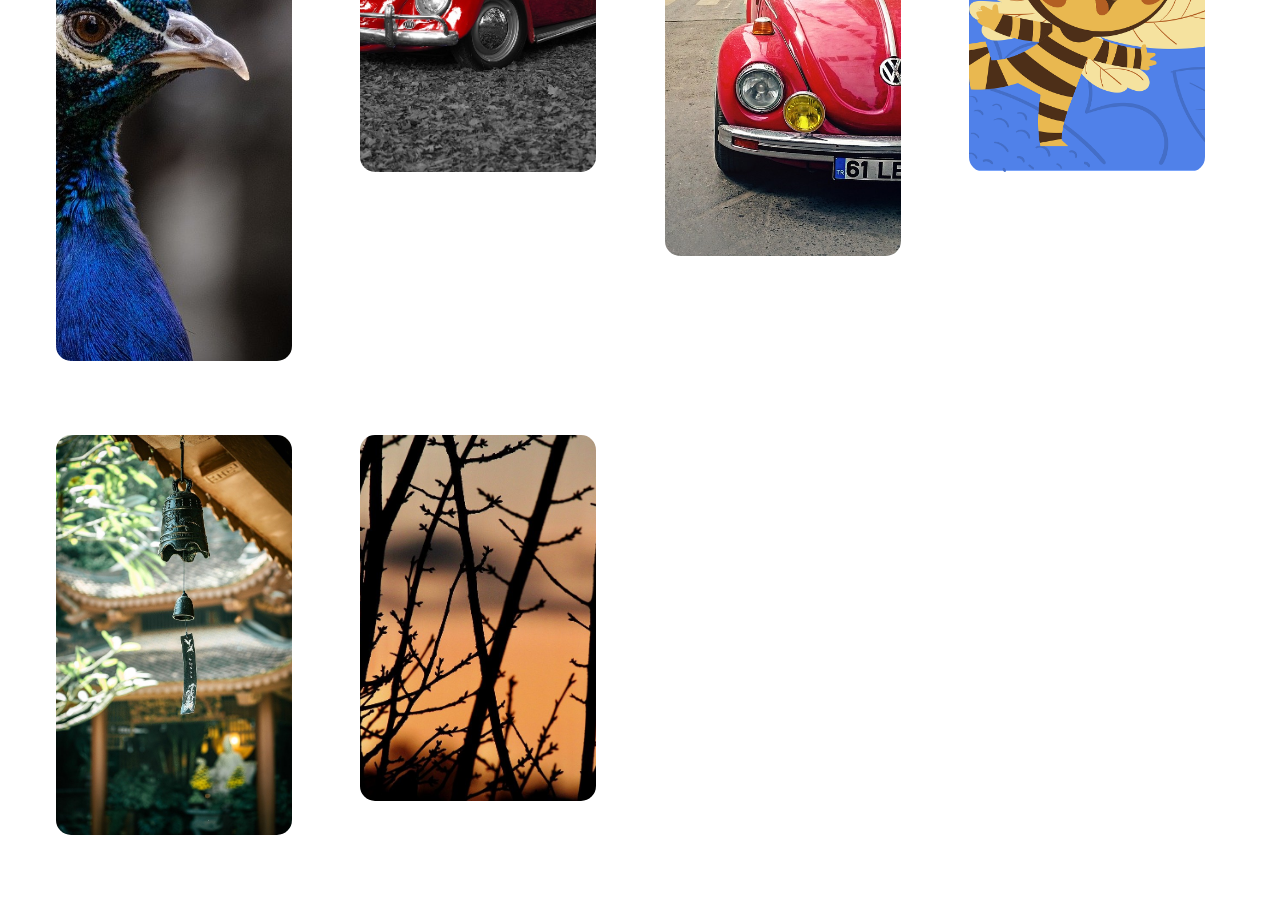
==== commit b842647d: "mi_clon_pinterest" ====
--- a/index.html
+++ b/index.html
@@ -4,13 +4,13 @@
     <meta charset="UTF-8">
     <meta name="viewport" content="width=device-width, initial-scale=1.0">
     <link rel="stylesheet" href="style.css">
-    <link rel="icon" a href="./Imagenes/pinterest.png">
+    <link rel="icon" a href="./imagenes/pinterest.png">
     <title>Piterest</title>
 </head>
 <body>
    <div class="header">
     <div class="logo">
-        <img class="pin" src="./Imagenes/pinterest.png" alt="logo">
+        <img class="pin" src="./imagenes/pinterest.png" alt="logo">
     </div>
     <div class="links">
     <a class="boton-inicio" href=""><strong>Inicio</strong></a>
@@ -21,9 +21,9 @@
        <input type="Buscar" placeholder="Buscar"> 
     </div>
     <div class="icons">
-        <img class="tam" src="./Imagenes/notificacion.png" alt="Notificacion">
-        <img class="tam" src="./Imagenes/comentario.png" alt="mensaje">
-        <img class="tam" src="./Imagenes/usuario-de-perfil.png" alt="usuario">   
+        <img class="tam" src="./imagenes/notificacion.png" alt="Notificacion">
+        <img class="tam" src="./imagenes/comentario.png" alt="mensaje">
+        <img class="tam" src="./imagenes/usuario-de-perfil.png" alt="usuario">   
     </div>
    </div>
 
@@ -34,43 +34,43 @@
               <div>
                 <button class="menu-superior">Guardar</button>
               </div>
-              <img src="./Imagenes/1.jpg" />
-              <div class="lowermenu">
-                <button><a href="">Link de descarga</a></button>
-              </div>
-            </div>
-            <div class="card">
-              <div>
-                <button class="menu-superior">Guardar</button>
-              </div>
-              <img src="./Imagenes/2.jpg" />
-              <div class="lowermenu">
-                <button><a href="">Link de descarga</a></button>
-              </div>
-            </div>
-            <div class="card">
-              <div>
-                <button class="menu-superior">Guardar</button>
-              </div>
-              <img src="./Imagenes/3.jpg" />
-              <div class="lowermenu">
-                <button><a href="">Link de descarga</a></button>
-              </div>
-            </div>
-            <div class="card">
-              <div>
-                <button class="menu-superior">Guardar</button>
-              </div>
-              <img src="./Imagenes/4.jpg" />
-              <div class="lowermenu">
-                <button><a href="">Link de descarga</a></button>
-              </div>
-            </div>
-            <div class="card">
-              <div>
-                <button class="menu-superior">Guardar</button>
-              </div>
-              <img src="./Imagenes/5.jpg" />
+              <img src="./imagenes/1.jpg" />
+              <div class="lowermenu">
+                <button><a href="">Link de descarga</a></button>
+              </div>
+            </div>
+            <div class="card">
+              <div>
+                <button class="menu-superior">Guardar</button>
+              </div>
+              <img src="./imagenes/2.jpg" />
+              <div class="lowermenu">
+                <button><a href="">Link de descarga</a></button>
+              </div>
+            </div>
+            <div class="card">
+              <div>
+                <button class="menu-superior">Guardar</button>
+              </div>
+              <img src="./imagenes/3.jpg" />
+              <div class="lowermenu">
+                <button><a href="">Link de descarga</a></button>
+              </div>
+            </div>
+            <div class="card">
+              <div>
+                <button class="menu-superior">Guardar</button>
+              </div>
+              <img src="./imagenes/4.jpg" />
+              <div class="lowermenu">
+                <button><a href="">Link de descarga</a></button>
+              </div>
+            </div>
+            <div class="card">
+              <div>
+                <button class="menu-superior">Guardar</button>
+              </div>
+              <img src="./imagenes/5.jpg" />
               <div class="lowermenu">
                 <button><a href="">Link de descarga</a></button>
               </div>
@@ -81,14 +81,14 @@
               </div>
               <img src="https://picsum.photos/500?random=3 alt=" />
               <div class="lowermenu">
-                <button><a href="./Imagenes/6.jpg">Link de descarga</a></button>
-              </div>
-            </div>
-            <div class="card">
-              <div>
-                <button class="menu-superior">Guardar</button>
-              </div>
-              <img src="./Imagenes/7.jpg" />
+                <button><a href="./imagenes/6.jpg">Link de descarga</a></button>
+              </div>
+            </div>
+            <div class="card">
+              <div>
+                <button class="menu-superior">Guardar</button>
+              </div>
+              <img src="./imagenes/7.jpg" />
               <div class="lowermenu">
                 <button><a href="">Link de descarga</a></button>
               </div>
@@ -99,14 +99,14 @@
               </div>
               <img src="https://picsum.photos/500?random=5 alt=" />
               <div class="lowermenu">
-                <button><a href="./Imagenes/8.jpg">Link de descarga</a></button>
-              </div>
-            </div>
-            <div class="card">
-              <div>
-                <button class="menu-superior">Guardar</button>
-              </div>
-              <img src="./Imagenes/9.jpg" />
+                <button><a href="./imagenes/8.jpg">Link de descarga</a></button>
+              </div>
+            </div>
+            <div class="card">
+              <div>
+                <button class="menu-superior">Guardar</button>
+              </div>
+              <img src="./imagenes/9.jpg" />
               <div class="lowermenu">
                 <button><a href="">Link de descarga</a></button>
               </div>
@@ -117,95 +117,95 @@
               </div>
               <img src="https://picsum.photos/500?random=7 alt=" />
               <div class="lowermenu">
-                <button><a href="./Imagenes/10.jpg">Link de descarga</a></button>
-              </div>
-            </div>
-            <div class="card">
-              <div>
-                <button class="menu-superior">Guardar</button>
-              </div>
-              <img src="./Imagenes/11.jpg" />
-              <div class="lowermenu">
-                <button><a href="">Link de descarga</a></button>
-              </div>
-            </div>
-            <div class="card">
-              <div>
-                <button class="menu-superior">Guardar</button>
-              </div>
-              <img src="./Imagenes/12.jpg" />
-              <div class="lowermenu">
-                <button><a href="">Link de descarga</a></button>
-              </div>
-            </div>
-            <div class="card">
-              <div>
-                <button class="menu-superior">Guardar</button>
-              </div>
-              <img src="./Imagenes/13.jpg" />
-              <div class="lowermenu">
-                <button><a href="">Link de descarga</a></button>
-              </div>
-            </div>
-            <div class="card">
-              <div>
-                <button class="menu-superior">Guardar</button>
-              </div>
-              <img src="./Imagenes/14.jpg" />
-              <div class="lowermenu">
-                <button><a href="">Link de descarga</a></button>
-              </div>
-            </div>
-            <div class="card">
-              <div>
-                <button class="menu-superior">Guardar</button>
-              </div>
-              <img src="./Imagenes/15.jpg" />
-              <div class="lowermenu">
-                <button><a href="">Link de descarga</a></button>
-              </div>
-            </div>
-            <div class="card">
-              <div>
-                <button class="menu-superior">Guardar</button>
-              </div>
-              <img src="./Imagenes/16.jpg" />
-              <div class="lowermenu">
-                <button><a href="">Link de descarga</a></button>
-              </div>
-            </div>
-            <div class="card">
-              <div>
-                <button class="menu-superior">Guardar</button>
-              </div>
-              <img src="./Imagenes/17.jpg" />
-              <div class="lowermenu">
-                <button><a href="">Link de descarga</a></button>
-              </div>
-            </div>
-            <div class="card">
-              <div>
-                <button class="menu-superior">Guardar</button>
-              </div>
-              <img src="./Imagenes/18.jpg" />
-              <div class="lowermenu">
-                <button><a href="">Link de descarga</a></button>
-              </div>
-            </div>
-            <div class="card">
-              <div>
-                <button class="menu-superior">Guardar</button>
-              </div>
-              <img src="./Imagenes/8.jpg" />
-              <div class="lowermenu">
-                <button><a href="">Link de descarga</a></button>
-              </div>
-            </div>
-            <div class="card">
-              <div>
-                <button class="menu-superior">Guardar</button>
-              </div>
-              <img src="./Imagenes/20.png" />
+                <button><a href="./imagenes/10.jpg">Link de descarga</a></button>
+              </div>
+            </div>
+            <div class="card">
+              <div>
+                <button class="menu-superior">Guardar</button>
+              </div>
+              <img src="./imagenes/11.jpg" />
+              <div class="lowermenu">
+                <button><a href="">Link de descarga</a></button>
+              </div>
+            </div>
+            <div class="card">
+              <div>
+                <button class="menu-superior">Guardar</button>
+              </div>
+              <img src="./imagenes/12.jpg" />
+              <div class="lowermenu">
+                <button><a href="">Link de descarga</a></button>
+              </div>
+            </div>
+            <div class="card">
+              <div>
+                <button class="menu-superior">Guardar</button>
+              </div>
+              <img src="./imagenes/13.jpg" />
+              <div class="lowermenu">
+                <button><a href="">Link de descarga</a></button>
+              </div>
+            </div>
+            <div class="card">
+              <div>
+                <button class="menu-superior">Guardar</button>
+              </div>
+              <img src="./imagenes/14.jpg" />
+              <div class="lowermenu">
+                <button><a href="">Link de descarga</a></button>
+              </div>
+            </div>
+            <div class="card">
+              <div>
+                <button class="menu-superior">Guardar</button>
+              </div>
+              <img src="./imagenes/15.jpg" />
+              <div class="lowermenu">
+                <button><a href="">Link de descarga</a></button>
+              </div>
+            </div>
+            <div class="card">
+              <div>
+                <button class="menu-superior">Guardar</button>
+              </div>
+              <img src="./imagenes/16.jpg" />
+              <div class="lowermenu">
+                <button><a href="">Link de descarga</a></button>
+              </div>
+            </div>
+            <div class="card">
+              <div>
+                <button class="menu-superior">Guardar</button>
+              </div>
+              <img src="./imagenes/17.jpg" />
+              <div class="lowermenu">
+                <button><a href="">Link de descarga</a></button>
+              </div>
+            </div>
+            <div class="card">
+              <div>
+                <button class="menu-superior">Guardar</button>
+              </div>
+              <img src="./imagenes/18.jpg" />
+              <div class="lowermenu">
+                <button><a href="">Link de descarga</a></button>
+              </div>
+            </div>
+            <div class="card">
+              <div>
+                <button class="menu-superior">Guardar</button>
+              </div>
+              <img src="./imagenes/8.jpg" />
+              <div class="lowermenu">
+                <button><a href="">Link de descarga</a></button>
+              </div>
+            </div>
+            <div class="card">
+              <div>
+                <button class="menu-superior">Guardar</button>
+              </div>
+              <img src="./imagenes/20.png" />
               <div class="lowermenu">
                 <button><a href="">Link de descarga</a></button>
               </div>
@@ -223,16 +223,16 @@
               <div>
                 <button class="menu-superior">Guardar</button>
               </div>
-              <img src="./Imagenes/22.jpg" />
-              <div class="lowermenu">
-                <button><a href="">Link de descarga</a></button>
-              </div>
-            </div>
-            <div class="card">
-                <div>
-                  <button class="menu-superior">Guardar</button>
-                </div>
-                <img src="./Imagenes/23.jpg" />
+              <img src="./imagenes/22.jpg" />
+              <div class="lowermenu">
+                <button><a href="">Link de descarga</a></button>
+              </div>
+            </div>
+            <div class="card">
+                <div>
+                  <button class="menu-superior">Guardar</button>
+                </div>
+                <img src="./imagenes/23.jpg" />
                 <div class="lowermenu">
                   <button><a href="">Link de descarga</a></button>
                 </div>
@@ -241,7 +241,7 @@
                 <div>
                   <button class="menu-superior">Guardar</button>
                 </div>
-                <img src="./Imagenes/24.png" />
+                <img src="./imagenes/24.png" />
                 <div class="lowermenu">
                   <button><a href="">Link de descarga</a></button>
                 </div>
@@ -250,7 +250,7 @@
                 <div>
                   <button class="menu-superior">Guardar</button>
                 </div>
-                <img src="./Imagenes/25.jpg" />
+                <img src="./imagenes/25.jpg" />
                 <div class="lowermenu">
                   <button><a href="">Link de descarga</a></button>
                 </div>
@@ -260,7 +260,7 @@
                 <div>
                   <button class="menu-superior">Guardar</button>
                 </div>
-                <img src="./Imagenes/26.jpg" />
+                <img src="./imagenes/26.jpg" />
                 <div class="lowermenu">
                   <button><a href="">Link de descarga</a></button>
                 </div>
